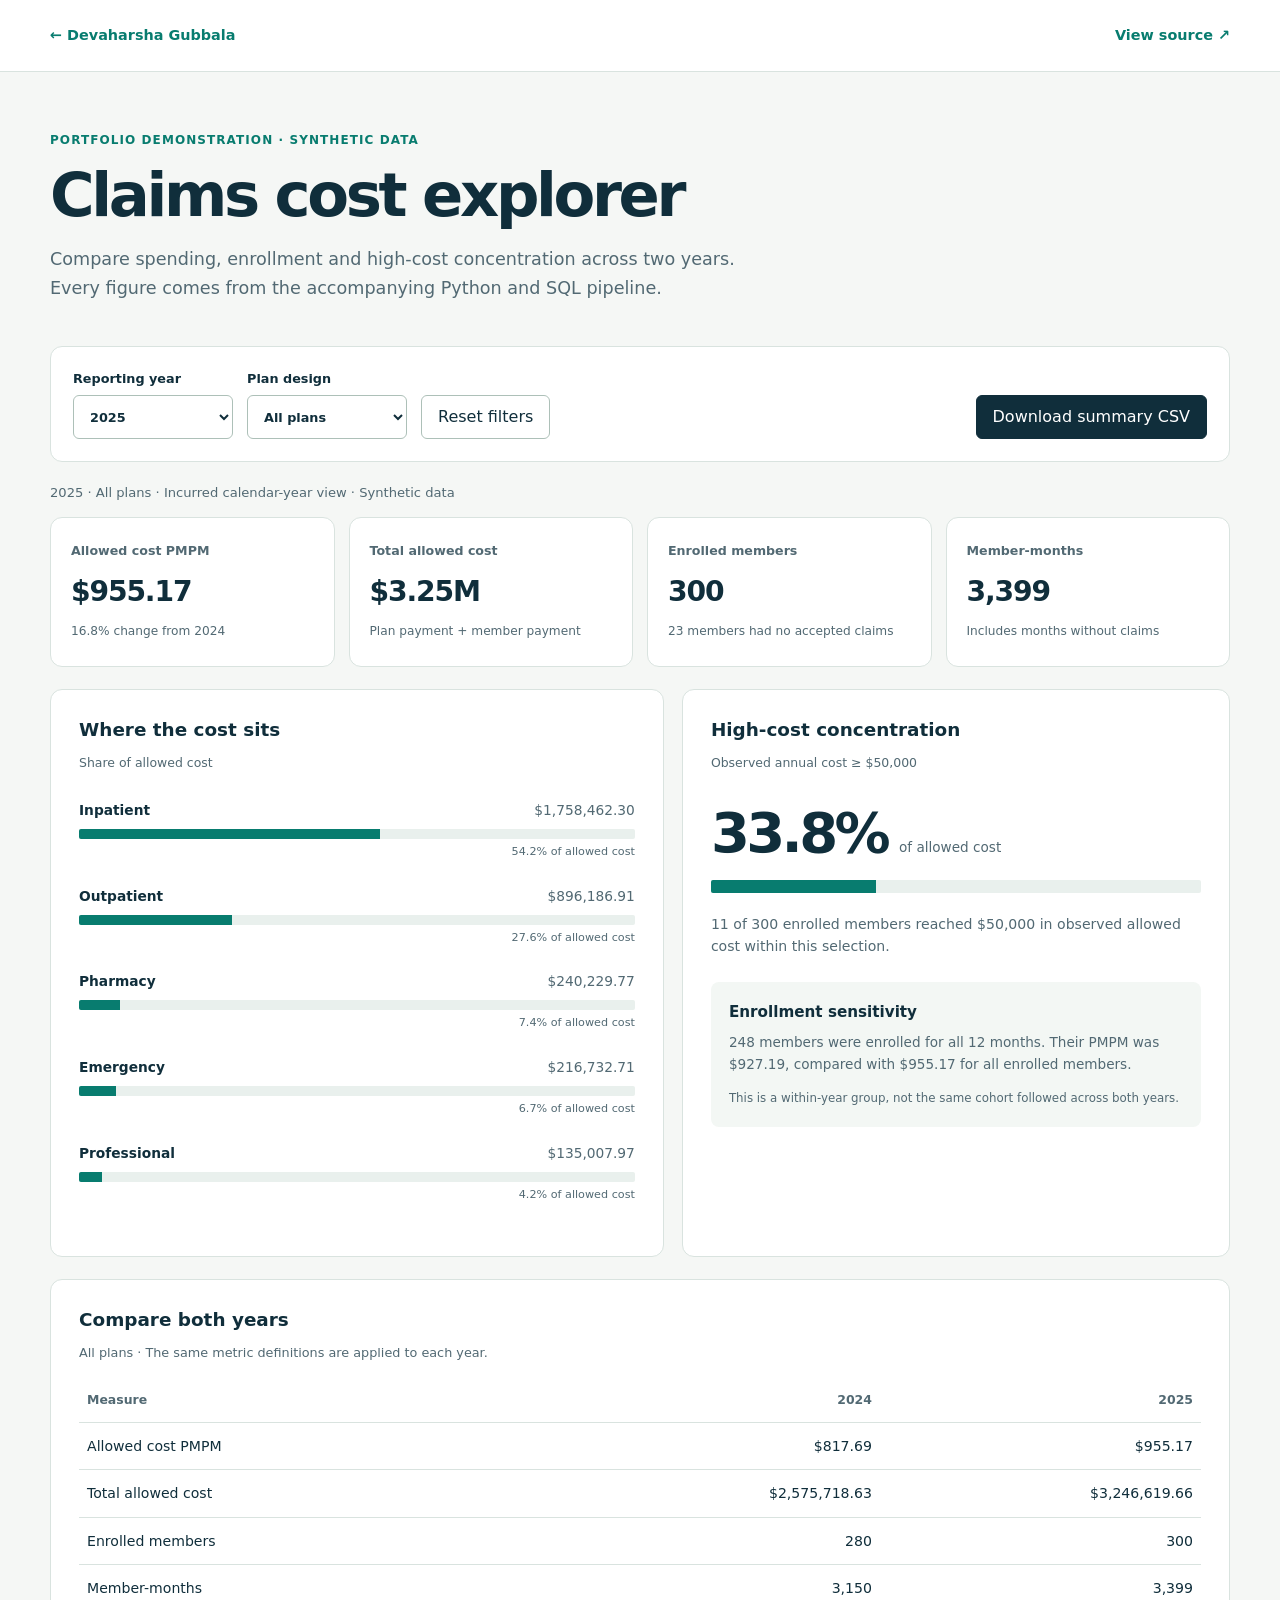
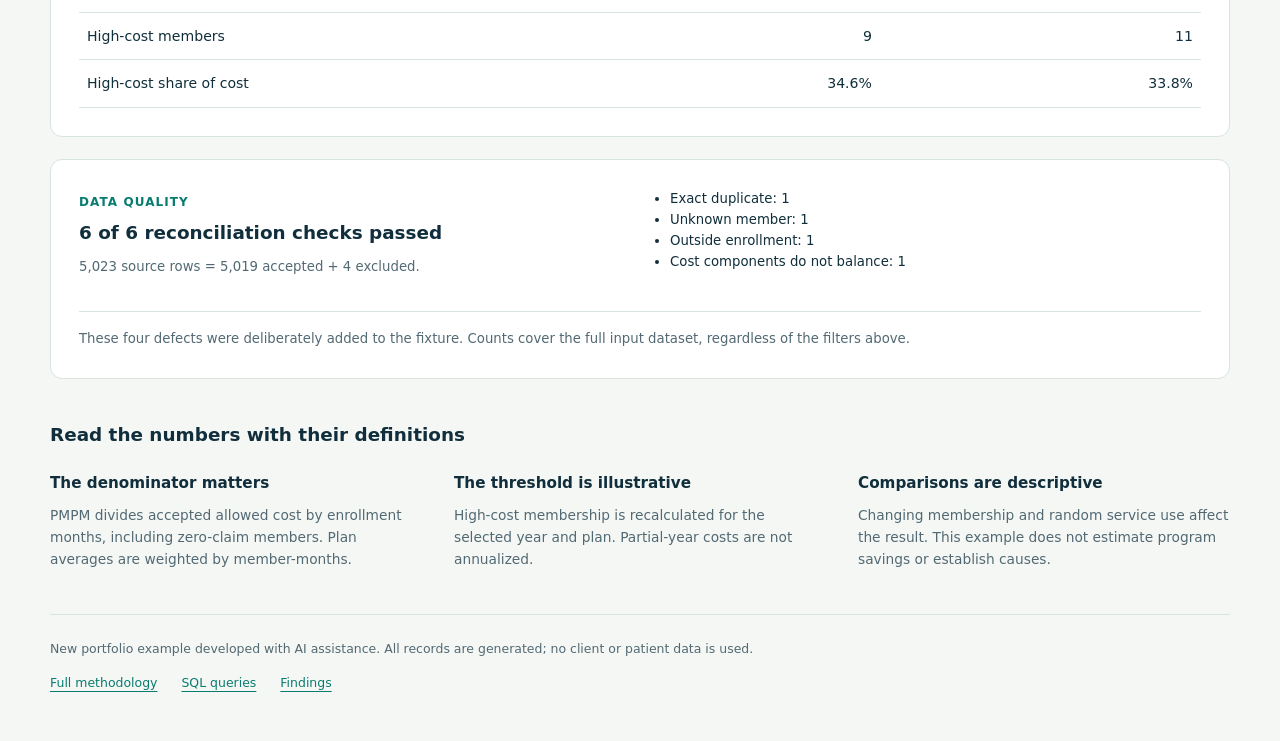
==== demo/index.html @ 8e721c52 "Make the portfolio more personal and add a reproducible claims analytics demo" ====
<!doctype html>
<html lang="en">
<head>
  <meta charset="utf-8"><meta name="viewport" content="width=device-width, initial-scale=1">
  <title>Claims cost explorer | Devaharsha Gubbala</title>
  <meta name="description" content="Explore a reproducible healthcare claims analytics demonstration using synthetic data, Python and SQL.">
  <link rel="stylesheet" href="dashboard.css">
</head>
<body>
  <a class="skip" href="#main">Skip to analysis</a>
  <header><a href="https://devaharshagubbala07-hub.github.io/">← Devaharsha Gubbala</a><a href="https://github.com/devaharshagubbala07-hub/healthcare-claims-analytics">View source ↗</a></header>
  <main id="main">
    <div class="intro"><span class="label">Portfolio demonstration · Synthetic data</span><h1>Claims cost explorer</h1><p>Compare spending, enrollment and high-cost concentration across two years. Every figure comes from the accompanying Python and SQL pipeline.</p></div>
    <noscript><p class="notice">Enable JavaScript to use the filters. <a href="https://github.com/devaharshagubbala07-hub/healthcare-claims-analytics/blob/main/outputs/findings.md">Read the static findings on GitHub.</a></p></noscript>
    <div id="error" class="notice" hidden>We couldn’t load the demonstration. <a href="https://github.com/devaharshagubbala07-hub/healthcare-claims-analytics/blob/main/outputs/findings.md">View the findings on GitHub.</a></div>
    <div id="explorer" hidden>
      <form class="filters" aria-label="Analysis filters">
        <label>Reporting year<select id="year"><option value="2025">2025</option><option value="2024">2024</option></select></label>
        <label>Plan design<select id="plan"><option>All plans</option><option>PPO</option><option>HDHP</option></select></label>
        <button type="button" id="reset">Reset filters</button><button type="button" id="download">Download summary CSV</button>
      </form>
      <p id="scope" class="scope" aria-live="polite" aria-atomic="true"></p>
      <section class="metrics" aria-label="Key measures">
        <article><h2>Allowed cost PMPM</h2><strong id="pmpm"></strong><p id="change"></p></article>
        <article><h2>Total allowed cost</h2><strong id="allowed"></strong><p>Plan payment + member payment</p></article>
        <article><h2>Enrolled members</h2><strong id="members"></strong><p id="zero"></p></article>
        <article><h2>Member-months</h2><strong id="months"></strong><p>Includes months without claims</p></article>
      </section>
      <div class="analysis-grid">
        <section class="panel"><div class="panel-title"><h2>Where the cost sits</h2><span>Share of allowed cost</span></div><ul id="services" class="bars"></ul></section>
        <section class="panel"><div class="panel-title"><h2>High-cost concentration</h2><span>Observed annual cost ≥ $50,000</span></div><p class="concentration"><strong id="share"></strong><span>of allowed cost</span></p><progress id="concentration" max="100" aria-label="High-cost share of allowed cost"></progress><p id="concentration-note"></p><div class="inset"><h3>Enrollment sensitivity</h3><p id="sensitivity"></p><small>This is a within-year group, not the same cohort followed across both years.</small></div></section>
      </div>
      <section class="panel comparison"><h2>Compare both years</h2><p id="comparison-label"></p><div class="table-wrap"><table><caption class="sr-only">Annual cost and enrollment comparison</caption><thead><tr><th scope="col">Measure</th><th scope="col">2024</th><th scope="col">2025</th></tr></thead><tbody id="comparison"></tbody></table></div></section>
      <section class="quality panel"><div><span class="label">Data quality</span><h2 id="quality-heading"></h2><p id="quality-counts"></p></div><ul id="exclusions"></ul><p class="quality-note">These four defects were deliberately added to the fixture. Counts cover the full input dataset, regardless of the filters above.</p></section>
      <section class="notes"><h2>Read the numbers with their definitions</h2><div><article><h3>The denominator matters</h3><p>PMPM divides accepted allowed cost by enrollment months, including zero-claim members. Plan averages are weighted by member-months.</p></article><article><h3>The threshold is illustrative</h3><p>High-cost membership is recalculated for the selected year and plan. Partial-year costs are not annualized.</p></article><article><h3>Comparisons are descriptive</h3><p>Changing membership and random service use affect the result. This example does not estimate program savings or establish causes.</p></article></div></section>
    </div>
    <footer><p>New portfolio example developed with AI assistance. All records are generated; no client or patient data is used.</p><p><a href="https://github.com/devaharshagubbala07-hub/healthcare-claims-analytics/blob/main/METHODOLOGY.md">Full methodology</a><a href="https://github.com/devaharshagubbala07-hub/healthcare-claims-analytics/blob/main/sql/annual_summary.sql">SQL queries</a><a href="https://github.com/devaharshagubbala07-hub/healthcare-claims-analytics/blob/main/outputs/findings.md">Findings</a></p></footer>
  </main>
  <script id="analytics-data" type="application/json">{"schema_version": 1, "data_kind": "synthetic", "seed": 20260917, "threshold_dollars": 50000, "annual": [{"year": "2024", "plan": "All plans", "members": 280, "member_months": 3150, "claim_lines": 2404, "allowed_cents": 257571863, "plan_paid_cents": 196398019, "member_paid_cents": 61173844, "zero_claim_members": 22, "high_cost_members": 9, "high_cost_allowed_cents": 89108544, "continuous_members": 227, "continuous_allowed_cents": 225422415, "pmpm": 817.69, "high_cost_share": 34.6, "continuous_pmpm": 827.54}, {"year": "2024", "plan": "HDHP", "members": 94, "member_months": 1056, "claim_lines": 800, "allowed_cents": 96584530, "plan_paid_cents": 67608807, "member_paid_cents": 28975723, "zero_claim_members": 8, "high_cost_members": 3, "high_cost_allowed_cents": 32078229, "continuous_members": 77, "continuous_allowed_cents": 82815055, "pmpm": 914.63, "high_cost_share": 33.21, "continuous_pmpm": 896.27}, {"year": "2024", "plan": "PPO", "members": 186, "member_months": 2094, "claim_lines": 1604, "allowed_cents": 160987333, "plan_paid_cents": 128789212, "member_paid_cents": 32198121, "zero_claim_members": 14, "high_cost_members": 6, "high_cost_allowed_cents": 57030315, "continuous_members": 150, "continuous_allowed_cents": 142607360, "pmpm": 768.8, "high_cost_share": 35.43, "continuous_pmpm": 792.26}, {"year": "2025", "plan": "All plans", "members": 300, "member_months": 3399, "claim_lines": 2615, "allowed_cents": 324661966, "plan_paid_cents": 250165740, "member_paid_cents": 74496226, "zero_claim_members": 23, "high_cost_members": 11, "high_cost_allowed_cents": 109662233, "continuous_members": 248, "continuous_allowed_cents": 275931880, "pmpm": 955.17, "high_cost_share": 33.78, "continuous_pmpm": 927.19}, {"year": "2025", "plan": "HDHP", "members": 100, "member_months": 1143, "claim_lines": 898, "allowed_cents": 95627446, "plan_paid_cents": 66938804, "member_paid_cents": 28688642, "zero_claim_members": 8, "high_cost_members": 3, "high_cost_allowed_cents": 29578328, "continuous_members": 84, "continuous_allowed_cents": 84372632, "pmpm": 836.64, "high_cost_share": 30.93, "continuous_pmpm": 837.03}, {"year": "2025", "plan": "PPO", "members": 200, "member_months": 2256, "claim_lines": 1717, "allowed_cents": 229034520, "plan_paid_cents": 183226936, "member_paid_cents": 45807584, "zero_claim_members": 15, "high_cost_members": 8, "high_cost_allowed_cents": 80083905, "continuous_members": 164, "continuous_allowed_cents": 191559248, "pmpm": 1015.22, "high_cost_share": 34.97, "continuous_pmpm": 973.37}], "services": [{"year": "2024", "plan": "All plans", "service_category": "Inpatient", "claim_lines": 31, "allowed_cents": 129771300}, {"year": "2024", "plan": "All plans", "service_category": "Outpatient", "claim_lines": 547, "allowed_cents": 74919812}, {"year": "2024", "plan": "All plans", "service_category": "Pharmacy", "claim_lines": 969, "allowed_cents": 21313833}, {"year": "2024", "plan": "All plans", "service_category": "Emergency", "claim_lines": 85, "allowed_cents": 19753951}, {"year": "2024", "plan": "All plans", "service_category": "Professional", "claim_lines": 772, "allowed_cents": 11812967}, {"year": "2024", "plan": "HDHP", "service_category": "Inpatient", "claim_lines": 15, "allowed_cents": 53191043}, {"year": "2024", "plan": "HDHP", "service_category": "Outpatient", "claim_lines": 179, "allowed_cents": 26077677}, {"year": "2024", "plan": "HDHP", "service_category": "Pharmacy", "claim_lines": 327, "allowed_cents": 7243320}, {"year": "2024", "plan": "HDHP", "service_category": "Emergency", "claim_lines": 26, "allowed_cents": 6215343}, {"year": "2024", "plan": "HDHP", "service_category": "Professional", "claim_lines": 253, "allowed_cents": 3857147}, {"year": "2024", "plan": "PPO", "service_category": "Inpatient", "claim_lines": 16, "allowed_cents": 76580257}, {"year": "2024", "plan": "PPO", "service_category": "Outpatient", "claim_lines": 368, "allowed_cents": 48842135}, {"year": "2024", "plan": "PPO", "service_category": "Pharmacy", "claim_lines": 642, "allowed_cents": 14070513}, {"year": "2024", "plan": "PPO", "service_category": "Emergency", "claim_lines": 59, "allowed_cents": 13538608}, {"year": "2024", "plan": "PPO", "service_category": "Professional", "claim_lines": 519, "allowed_cents": 7955820}, {"year": "2025", "plan": "All plans", "service_category": "Inpatient", "claim_lines": 45, "allowed_cents": 175846230}, {"year": "2025", "plan": "All plans", "service_category": "Outpatient", "claim_lines": 599, "allowed_cents": 89618691}, {"year": "2025", "plan": "All plans", "service_category": "Pharmacy", "claim_lines": 1024, "allowed_cents": 24022977}, {"year": "2025", "plan": "All plans", "service_category": "Emergency", "claim_lines": 89, "allowed_cents": 21673271}, {"year": "2025", "plan": "All plans", "service_category": "Professional", "claim_lines": 858, "allowed_cents": 13500797}, {"year": "2025", "plan": "HDHP", "service_category": "Inpatient", "claim_lines": 14, "allowed_cents": 45711308}, {"year": "2025", "plan": "HDHP", "service_category": "Outpatient", "claim_lines": 203, "allowed_cents": 29122489}, {"year": "2025", "plan": "HDHP", "service_category": "Pharmacy", "claim_lines": 354, "allowed_cents": 8313895}, {"year": "2025", "plan": "HDHP", "service_category": "Emergency", "claim_lines": 32, "allowed_cents": 7810901}, {"year": "2025", "plan": "HDHP", "service_category": "Professional", "claim_lines": 295, "allowed_cents": 4668853}, {"year": "2025", "plan": "PPO", "service_category": "Inpatient", "claim_lines": 31, "allowed_cents": 130134922}, {"year": "2025", "plan": "PPO", "service_category": "Outpatient", "claim_lines": 396, "allowed_cents": 60496202}, {"year": "2025", "plan": "PPO", "service_category": "Pharmacy", "claim_lines": 670, "allowed_cents": 15709082}, {"year": "2025", "plan": "PPO", "service_category": "Emergency", "claim_lines": 57, "allowed_cents": 13862370}, {"year": "2025", "plan": "PPO", "service_category": "Professional", "claim_lines": 563, "allowed_cents": 8831944}], "quality": {"raw_rows": 5023, "accepted_rows": 5019, "excluded_rows": 4, "exclusions": {"exact_duplicate": 1, "unknown_member": 1, "outside_enrollment": 1, "cost_components_do_not_balance": 1}, "checks": {"source_row_reconciliation": true, "foreign_keys": true, "member_month_reconciliation": true, "cost_component_reconciliation": true, "service_cost_reconciliation": true, "plan_cost_reconciliation": true}}}</script>
  <script src="dashboard.js"></script>
</body>
</html>
---- demo/dashboard.css ----
:root{--ink:#102e3b;--muted:#526973;--teal:#087c6f;--paper:#f5f7f5;--line:#d9e3df;--white:#fff}
*{box-sizing:border-box}body{margin:0;color:var(--ink);background:var(--paper);font:16px/1.6 system-ui,-apple-system,"Segoe UI",sans-serif}a{color:var(--teal);text-underline-offset:4px}button,select{font:inherit}button,a,select{touch-action:manipulation}button,select{min-height:44px}button{cursor:pointer}a:focus-visible,button:focus-visible,select:focus-visible{outline:3px solid #bd6819;outline-offset:4px}header{display:flex;justify-content:space-between;gap:20px;padding:24px max(24px,calc((100vw - 1180px)/2));border-bottom:1px solid var(--line);background:white}header a{text-decoration:none;font-weight:650;font-size:.9rem}main{width:min(1180px,calc(100% - 48px));margin:auto}.intro{padding:54px 0 30px;max-width:780px}.label{font-size:.75rem;font-weight:750;text-transform:uppercase;letter-spacing:.09em;color:var(--teal)}h1{font-size:clamp(2.3rem,5vw,3.8rem);letter-spacing:-.055em;line-height:1.05;margin:12px 0 18px}h2{font-size:1.15rem;line-height:1.35;margin:0 0 10px}h3{font-size:.95rem;margin:0 0 8px}p{margin:0 0 14px;color:var(--muted)}.intro p{font-size:1.1rem;max-width:720px}.filters{display:flex;align-items:end;gap:14px;flex-wrap:wrap;padding:22px;border:1px solid var(--line);background:var(--white);border-radius:12px}.filters label{display:grid;gap:6px;font-size:.8rem;font-weight:650}.filters select{min-width:160px;padding:8px 34px 8px 12px;border:1px solid #adc0b8;border-radius:6px;background:white;color:var(--ink)}button{padding:8px 16px;color:var(--ink);border:1px solid #adc0b8;border-radius:6px;background:white}#download{margin-left:auto;background:var(--ink);color:white;border-color:var(--ink)}.scope{font-size:.82rem;margin:20px 0 14px}.metrics{display:grid;grid-template-columns:repeat(4,minmax(0,1fr));gap:14px}.metrics article{padding:24px 20px;border:1px solid var(--line);border-radius:12px;background:white}.metrics h2{font-size:.79rem;font-weight:650;color:var(--muted)}.metrics strong{font-size:clamp(1.5rem,2.2vw,2rem);letter-spacing:-.04em;font-variant-numeric:tabular-nums;display:block;margin:4px 0 8px}.metrics p{font-size:.76rem;margin:0}.analysis-grid{display:grid;grid-template-columns:1.12fr 1fr;gap:18px;margin-top:22px}.panel{padding:28px;border:1px solid var(--line);border-radius:12px;background:white}.panel-title span{display:block;color:var(--muted);font-size:.78rem;margin-bottom:26px}.bars{list-style:none;padding:0;margin:0}.bars li{margin:0 0 24px}.bar-label{display:flex;justify-content:space-between;gap:12px;font-size:.86rem;margin-bottom:8px}.bar-label strong{font-weight:650}.bar-label span{font-variant-numeric:tabular-nums;color:var(--muted)}.track{height:10px;border-radius:2px;background:#e9f0ed;overflow:hidden}.fill{display:block;height:100%;background:var(--teal);width:var(--width);min-width:1px}.bar-share{display:block;margin-top:4px;text-align:right;color:var(--muted);font-size:.7rem}.concentration{display:flex;align-items:baseline;gap:12px;margin:14px 0}.concentration strong{font-size:3.5rem;line-height:1.2;letter-spacing:-.065em;color:var(--ink)}.concentration span{font-size:.85rem}progress{display:block;width:100%;height:13px;margin:0 0 20px;accent-color:var(--teal);border:none;border-radius:2px;overflow:hidden}progress::-webkit-progress-bar{background:#e9f0ed}progress::-webkit-progress-value{background:var(--teal)}#concentration-note{font-size:.88rem}.inset{padding:18px;background:#f3f7f4;border-radius:8px;margin-top:24px}.inset p{font-size:.85rem;margin-bottom:8px}.inset small{font-size:.74rem;color:var(--muted)}.comparison{margin:22px 0}.comparison p{font-size:.8rem}.table-wrap{overflow:auto}table{width:100%;border-collapse:collapse;font-size:.88rem}th,td{padding:12px 8px;border-bottom:1px solid var(--line);text-align:right;font-variant-numeric:tabular-nums}th:first-child,td:first-child{text-align:left}thead th{color:var(--muted);font-size:.78rem}tbody th{font-weight:500}.quality{display:grid;grid-template-columns:1fr 1fr;gap:20px}.quality h2{margin-top:8px}.quality p,.quality li{font-size:.83rem}.quality ul{margin:0;padding-left:20px}.quality-note{grid-column:1/-1;margin:0!important;border-top:1px solid var(--line);padding-top:16px}.notes{padding:44px 0 30px}.notes>div{display:grid;grid-template-columns:repeat(3,1fr);gap:32px;margin-top:24px}.notes p{font-size:.86rem}footer{padding:24px 0 34px;border-top:1px solid var(--line)}footer p{font-size:.78rem}footer a{margin-right:24px;display:inline-block}.notice{padding:20px;background:#fff2dc}.sr-only{position:absolute;width:1px;height:1px;overflow:hidden;clip:rect(0,0,0,0)}.skip{position:absolute;top:-100px;left:12px;padding:12px;background:white;z-index:5}.skip:focus{top:10px}[hidden]{display:none!important}
@media(max-width:900px){.metrics{grid-template-columns:repeat(2,minmax(0,1fr))}.analysis-grid{grid-template-columns:1fr}.notes>div{gap:20px}.metrics strong{font-size:2rem}}
@media(max-width:580px){main{width:calc(100% - 30px)}header{padding:18px 15px}.intro{padding-top:34px}.filters{padding:16px;gap:12px}.filters label{width:calc(50% - 6px)}.filters select{min-width:0;width:100%}.filters button{flex:1;font-size:.8rem}#download{margin:0}.metrics{gap:10px}.metrics article{padding:18px 14px}.metrics strong{font-size:1.45rem}.panel{padding:22px 18px}.quality,.notes>div{grid-template-columns:1fr}.quality-note{grid-column:auto}.bar-label{font-size:.79rem}.concentration strong{font-size:3rem}.notes>div{gap:14px}th,td{font-size:.79rem;padding:10px 5px}.table-wrap{max-width:100%}footer a{margin-bottom:10px}}
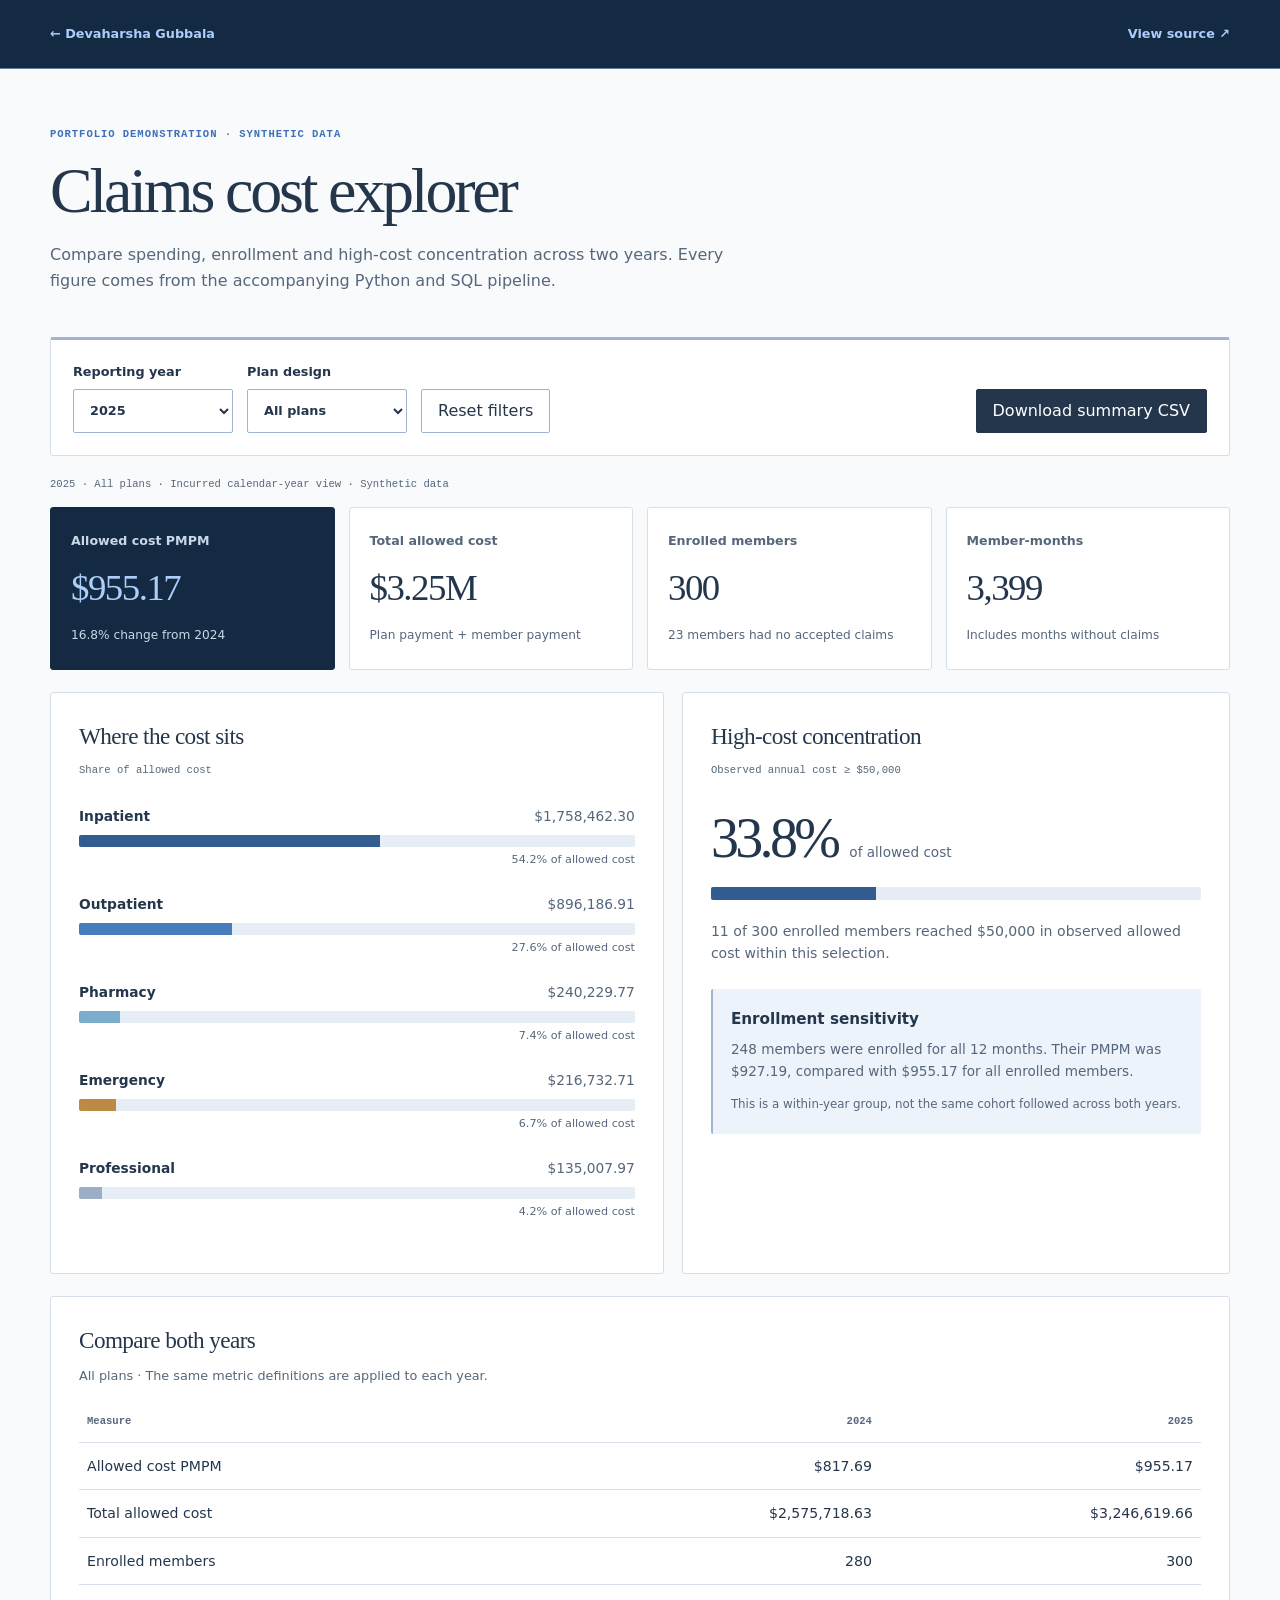
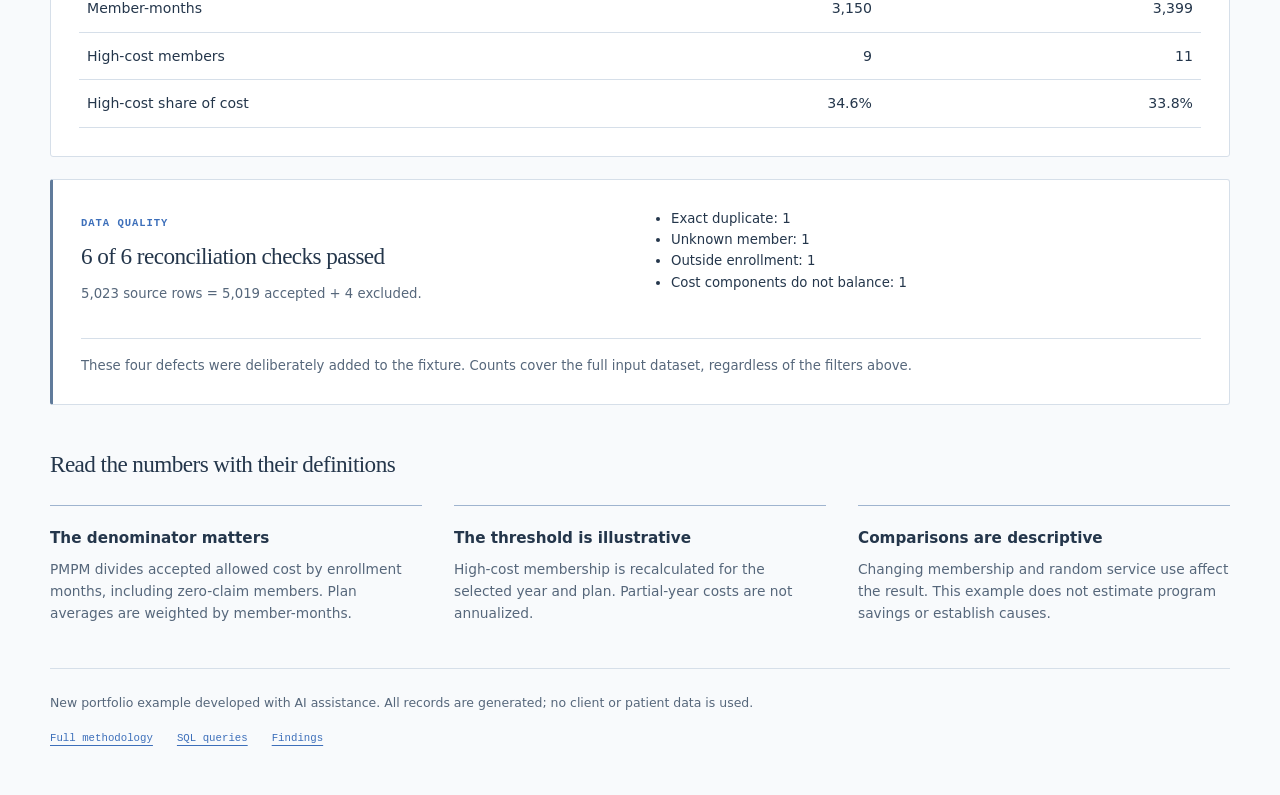
==== commit c269d433: "Refine portfolio and claims explorer with a consistent navy and blue palette" ====
--- a/demo/index.html
+++ b/demo/index.html
@@ -4,7 +4,7 @@
   <meta charset="utf-8"><meta name="viewport" content="width=device-width, initial-scale=1">
   <title>Claims cost explorer | Devaharsha Gubbala</title>
   <meta name="description" content="Explore a reproducible healthcare claims analytics demonstration using synthetic data, Python and SQL.">
-  <link rel="stylesheet" href="dashboard.css">
+  <link rel="stylesheet" href="dashboard.css?v=navy-1">
 </head>
 <body>
   <a class="skip" href="#main">Skip to analysis</a>
--- a/demo/dashboard.css
+++ b/demo/dashboard.css
@@ -1,4 +1,11 @@
-:root{--ink:#102e3b;--muted:#526973;--teal:#087c6f;--paper:#f5f7f5;--line:#d9e3df;--white:#fff}
-*{box-sizing:border-box}body{margin:0;color:var(--ink);background:var(--paper);font:16px/1.6 system-ui,-apple-system,"Segoe UI",sans-serif}a{color:var(--teal);text-underline-offset:4px}button,select{font:inherit}button,a,select{touch-action:manipulation}button,select{min-height:44px}button{cursor:pointer}a:focus-visible,button:focus-visible,select:focus-visible{outline:3px solid #bd6819;outline-offset:4px}header{display:flex;justify-content:space-between;gap:20px;padding:24px max(24px,calc((100vw - 1180px)/2));border-bottom:1px solid var(--line);background:white}header a{text-decoration:none;font-weight:650;font-size:.9rem}main{width:min(1180px,calc(100% - 48px));margin:auto}.intro{padding:54px 0 30px;max-width:780px}.label{font-size:.75rem;font-weight:750;text-transform:uppercase;letter-spacing:.09em;color:var(--teal)}h1{font-size:clamp(2.3rem,5vw,3.8rem);letter-spacing:-.055em;line-height:1.05;margin:12px 0 18px}h2{font-size:1.15rem;line-height:1.35;margin:0 0 10px}h3{font-size:.95rem;margin:0 0 8px}p{margin:0 0 14px;color:var(--muted)}.intro p{font-size:1.1rem;max-width:720px}.filters{display:flex;align-items:end;gap:14px;flex-wrap:wrap;padding:22px;border:1px solid var(--line);background:var(--white);border-radius:12px}.filters label{display:grid;gap:6px;font-size:.8rem;font-weight:650}.filters select{min-width:160px;padding:8px 34px 8px 12px;border:1px solid #adc0b8;border-radius:6px;background:white;color:var(--ink)}button{padding:8px 16px;color:var(--ink);border:1px solid #adc0b8;border-radius:6px;background:white}#download{margin-left:auto;background:var(--ink);color:white;border-color:var(--ink)}.scope{font-size:.82rem;margin:20px 0 14px}.metrics{display:grid;grid-template-columns:repeat(4,minmax(0,1fr));gap:14px}.metrics article{padding:24px 20px;border:1px solid var(--line);border-radius:12px;background:white}.metrics h2{font-size:.79rem;font-weight:650;color:var(--muted)}.metrics strong{font-size:clamp(1.5rem,2.2vw,2rem);letter-spacing:-.04em;font-variant-numeric:tabular-nums;display:block;margin:4px 0 8px}.metrics p{font-size:.76rem;margin:0}.analysis-grid{display:grid;grid-template-columns:1.12fr 1fr;gap:18px;margin-top:22px}.panel{padding:28px;border:1px solid var(--line);border-radius:12px;background:white}.panel-title span{display:block;color:var(--muted);font-size:.78rem;margin-bottom:26px}.bars{list-style:none;padding:0;margin:0}.bars li{margin:0 0 24px}.bar-label{display:flex;justify-content:space-between;gap:12px;font-size:.86rem;margin-bottom:8px}.bar-label strong{font-weight:650}.bar-label span{font-variant-numeric:tabular-nums;color:var(--muted)}.track{height:10px;border-radius:2px;background:#e9f0ed;overflow:hidden}.fill{display:block;height:100%;background:var(--teal);width:var(--width);min-width:1px}.bar-share{display:block;margin-top:4px;text-align:right;color:var(--muted);font-size:.7rem}.concentration{display:flex;align-items:baseline;gap:12px;margin:14px 0}.concentration strong{font-size:3.5rem;line-height:1.2;letter-spacing:-.065em;color:var(--ink)}.concentration span{font-size:.85rem}progress{display:block;width:100%;height:13px;margin:0 0 20px;accent-color:var(--teal);border:none;border-radius:2px;overflow:hidden}progress::-webkit-progress-bar{background:#e9f0ed}progress::-webkit-progress-value{background:var(--teal)}#concentration-note{font-size:.88rem}.inset{padding:18px;background:#f3f7f4;border-radius:8px;margin-top:24px}.inset p{font-size:.85rem;margin-bottom:8px}.inset small{font-size:.74rem;color:var(--muted)}.comparison{margin:22px 0}.comparison p{font-size:.8rem}.table-wrap{overflow:auto}table{width:100%;border-collapse:collapse;font-size:.88rem}th,td{padding:12px 8px;border-bottom:1px solid var(--line);text-align:right;font-variant-numeric:tabular-nums}th:first-child,td:first-child{text-align:left}thead th{color:var(--muted);font-size:.78rem}tbody th{font-weight:500}.quality{display:grid;grid-template-columns:1fr 1fr;gap:20px}.quality h2{margin-top:8px}.quality p,.quality li{font-size:.83rem}.quality ul{margin:0;padding-left:20px}.quality-note{grid-column:1/-1;margin:0!important;border-top:1px solid var(--line);padding-top:16px}.notes{padding:44px 0 30px}.notes>div{display:grid;grid-template-columns:repeat(3,1fr);gap:32px;margin-top:24px}.notes p{font-size:.86rem}footer{padding:24px 0 34px;border-top:1px solid var(--line)}footer p{font-size:.78rem}footer a{margin-right:24px;display:inline-block}.notice{padding:20px;background:#fff2dc}.sr-only{position:absolute;width:1px;height:1px;overflow:hidden;clip:rect(0,0,0,0)}.skip{position:absolute;top:-100px;left:12px;padding:12px;background:white;z-index:5}.skip:focus{top:10px}[hidden]{display:none!important}
+:root{--ink:#24364b;--muted:#56677b;--blue:#3d6fba;--paper:#f8fafc;--line:#d6dfe9;--white:#ffffff;--series-inpatient:#335d91;--series-outpatient:#477dbc;--series-pharmacy:#79adc9;--series-emergency:#bd8a43;--series-professional:#9caec3;}
+*{box-sizing:border-box}body{margin:0;color:var(--ink);background:var(--paper);font:16px/1.6 system-ui,-apple-system,"Segoe UI",sans-serif}a{color:var(--blue);text-underline-offset:4px}button,select{font:inherit}button,a,select{touch-action:manipulation}button,select{min-height:44px}button{cursor:pointer}a:focus-visible,button:focus-visible,select:focus-visible{outline:3px solid #4b87d9;outline-offset:4px}header{display:flex;justify-content:space-between;gap:20px;padding:24px max(24px,calc((100vw - 1180px)/2));border-bottom:1px solid var(--line);background:white}header a{text-decoration:none;font-weight:650;font-size:.9rem}main{width:min(1180px,calc(100% - 48px));margin:auto}.intro{padding:54px 0 30px;max-width:780px}.label{font-size:.75rem;font-weight:750;text-transform:uppercase;letter-spacing:.09em;color:var(--blue)}h1{font-size:clamp(2.3rem,5vw,3.8rem);letter-spacing:-.055em;line-height:1.05;margin:12px 0 18px}h2{font-size:1.15rem;line-height:1.35;margin:0 0 10px}h3{font-size:.95rem;margin:0 0 8px}p{margin:0 0 14px;color:var(--muted)}.intro p{font-size:1.1rem;max-width:720px}.filters{display:flex;align-items:end;gap:14px;flex-wrap:wrap;padding:22px;border:1px solid var(--line);background:var(--white);border-radius:12px}.filters label{display:grid;gap:6px;font-size:.8rem;font-weight:650}.filters select{min-width:160px;padding:8px 34px 8px 12px;border:1px solid #9fb4cf;border-radius:6px;background:white;color:var(--ink)}button{padding:8px 16px;color:var(--ink);border:1px solid #9fb4cf;border-radius:6px;background:white}#download{margin-left:auto;background:var(--ink);color:white;border-color:var(--ink)}.scope{font-size:.82rem;margin:20px 0 14px}.metrics{display:grid;grid-template-columns:repeat(4,minmax(0,1fr));gap:14px}.metrics article{padding:24px 20px;border:1px solid var(--line);border-radius:12px;background:white}.metrics h2{font-size:.79rem;font-weight:650;color:var(--muted)}.metrics strong{font-size:clamp(1.5rem,2.2vw,2rem);letter-spacing:-.04em;font-variant-numeric:tabular-nums;display:block;margin:4px 0 8px}.metrics p{font-size:.76rem;margin:0}.analysis-grid{display:grid;grid-template-columns:1.12fr 1fr;gap:18px;margin-top:22px}.panel{padding:28px;border:1px solid var(--line);border-radius:12px;background:white}.panel-title span{display:block;color:var(--muted);font-size:.78rem;margin-bottom:26px}.bars{list-style:none;padding:0;margin:0}.bars li{margin:0 0 24px}.bar-label{display:flex;justify-content:space-between;gap:12px;font-size:.86rem;margin-bottom:8px}.bar-label strong{font-weight:650}.bar-label span{font-variant-numeric:tabular-nums;color:var(--muted)}.track{height:10px;border-radius:2px;background:#e7edf5;overflow:hidden}.fill{display:block;height:100%;background:var(--blue);width:var(--width);min-width:1px}.bar-share{display:block;margin-top:4px;text-align:right;color:var(--muted);font-size:.7rem}.concentration{display:flex;align-items:baseline;gap:12px;margin:14px 0}.concentration strong{font-size:3.5rem;line-height:1.2;letter-spacing:-.065em;color:var(--ink)}.concentration span{font-size:.85rem}progress{display:block;width:100%;height:13px;margin:0 0 20px;accent-color:var(--blue);border:none;border-radius:2px;overflow:hidden}progress::-webkit-progress-bar{background:#e7edf5}progress::-webkit-progress-value{background:var(--blue)}#concentration-note{font-size:.88rem}.inset{padding:18px;background:#edf3fa;border-radius:8px;margin-top:24px}.inset p{font-size:.85rem;margin-bottom:8px}.inset small{font-size:.74rem;color:var(--muted)}.comparison{margin:22px 0}.comparison p{font-size:.8rem}.table-wrap{overflow:auto}table{width:100%;border-collapse:collapse;font-size:.88rem}th,td{padding:12px 8px;border-bottom:1px solid var(--line);text-align:right;font-variant-numeric:tabular-nums}th:first-child,td:first-child{text-align:left}thead th{color:var(--muted);font-size:.78rem}tbody th{font-weight:500}.quality{display:grid;grid-template-columns:1fr 1fr;gap:20px}.quality h2{margin-top:8px}.quality p,.quality li{font-size:.83rem}.quality ul{margin:0;padding-left:20px}.quality-note{grid-column:1/-1;margin:0!important;border-top:1px solid var(--line);padding-top:16px}.notes{padding:44px 0 30px}.notes>div{display:grid;grid-template-columns:repeat(3,1fr);gap:32px;margin-top:24px}.notes p{font-size:.86rem}footer{padding:24px 0 34px;border-top:1px solid var(--line)}footer p{font-size:.78rem}footer a{margin-right:24px;display:inline-block}.notice{padding:20px;background:#fff2dc}.sr-only{position:absolute;width:1px;height:1px;overflow:hidden;clip:rect(0,0,0,0)}.skip{position:absolute;top:-100px;left:12px;padding:12px;background:white;z-index:5}.skip:focus{top:10px}[hidden]{display:none!important}
 @media(max-width:900px){.metrics{grid-template-columns:repeat(2,minmax(0,1fr))}.analysis-grid{grid-template-columns:1fr}.notes>div{gap:20px}.metrics strong{font-size:2rem}}
 @media(max-width:580px){main{width:calc(100% - 30px)}header{padding:18px 15px}.intro{padding-top:34px}.filters{padding:16px;gap:12px}.filters label{width:calc(50% - 6px)}.filters select{min-width:0;width:100%}.filters button{flex:1;font-size:.8rem}#download{margin:0}.metrics{gap:10px}.metrics article{padding:18px 14px}.metrics strong{font-size:1.45rem}.panel{padding:22px 18px}.quality,.notes>div{grid-template-columns:1fr}.quality-note{grid-column:auto}.bar-label{font-size:.79rem}.concentration strong{font-size:3rem}.notes>div{gap:14px}th,td{font-size:.79rem;padding:10px 5px}.table-wrap{max-width:100%}footer a{margin-bottom:10px}}
+
+/* Shared visual language with the portfolio's analyst desk. */
+body{-webkit-font-smoothing:antialiased}header{background:#142a43;border-bottom-color:#607b9b;color:#f8fafc}header a{color:#adcdfb;font-size:.8rem}h1{font-family:Georgia,"Times New Roman",serif;font-weight:400;letter-spacing:-.05em;font-size:clamp(2.7rem,5vw,4rem)}.label,.scope,.panel-title>span,thead th{font-family:"SFMono-Regular",Consolas,"Liberation Mono",monospace;font-size:.66rem}.intro{padding-top:50px}.intro p{font-size:1rem}.filters,.metrics article,.panel{border-radius:3px}.filters{border-top:3px solid #9fb4cf}.filters select,button{border-radius:2px}.metrics strong{font-family:Georgia,"Times New Roman",serif;font-weight:400;font-size:2.3rem}.metrics article{position:relative;overflow:hidden}.metrics article:first-child{background:#142a43;color:#f8fafc;border-color:#142a43}.metrics article:first-child h2,.metrics article:first-child p{color:#c9d8e9}.metrics article:first-child strong{color:#adcdfb}.panel-title h2,.comparison>h2,.quality h2,.notes>h2{font-family:Georgia,"Times New Roman",serif;font-weight:400;font-size:1.45rem;letter-spacing:-.025em}.concentration strong{font-family:Georgia,"Times New Roman",serif;font-weight:400}.track{background:#e7edf5;height:12px}.fill{background:var(--series-inpatient);transform-origin:left}.bars li:nth-child(2) .fill{background:var(--series-outpatient)}.bars li:nth-child(3) .fill{background:var(--series-pharmacy)}.bars li:nth-child(4) .fill{background:var(--series-emergency)}.bars li:nth-child(5) .fill{background:var(--series-professional)}.inset{background:#edf3fa;border-radius:2px;border-left:2px solid #9fb4cf}progress::-webkit-progress-bar{background:#e7edf5}progress::-webkit-progress-value{background:var(--series-inpatient)}button{transition:background .2s ease,transform .2s ease}button:hover{background:#e2ebf7}#download:hover{background:#244568}.quality{border-left:3px solid #607b9b}.notes article{border-top:1px solid #9fb4cf;padding-top:20px}.notice{border-left:3px solid #bd8a43}footer a{font-family:"SFMono-Regular",Consolas,"Liberation Mono",monospace;font-size:.67rem}
+@keyframes reveal-bar{from{transform:scaleX(0)}to{transform:scaleX(1)}}
+@media(prefers-reduced-motion:no-preference){.fill{animation:reveal-bar .6s cubic-bezier(.22,1,.36,1)}}
+@media(prefers-reduced-motion:reduce){*,*::before,*::after{animation:none!important;transition:none!important}}
+@media(max-width:580px){.metrics strong{font-size:1.8rem}.intro{padding-top:34px}header a{font-size:.71rem}.panel-title h2,.comparison>h2,.quality h2,.notes>h2{font-size:1.3rem}}
